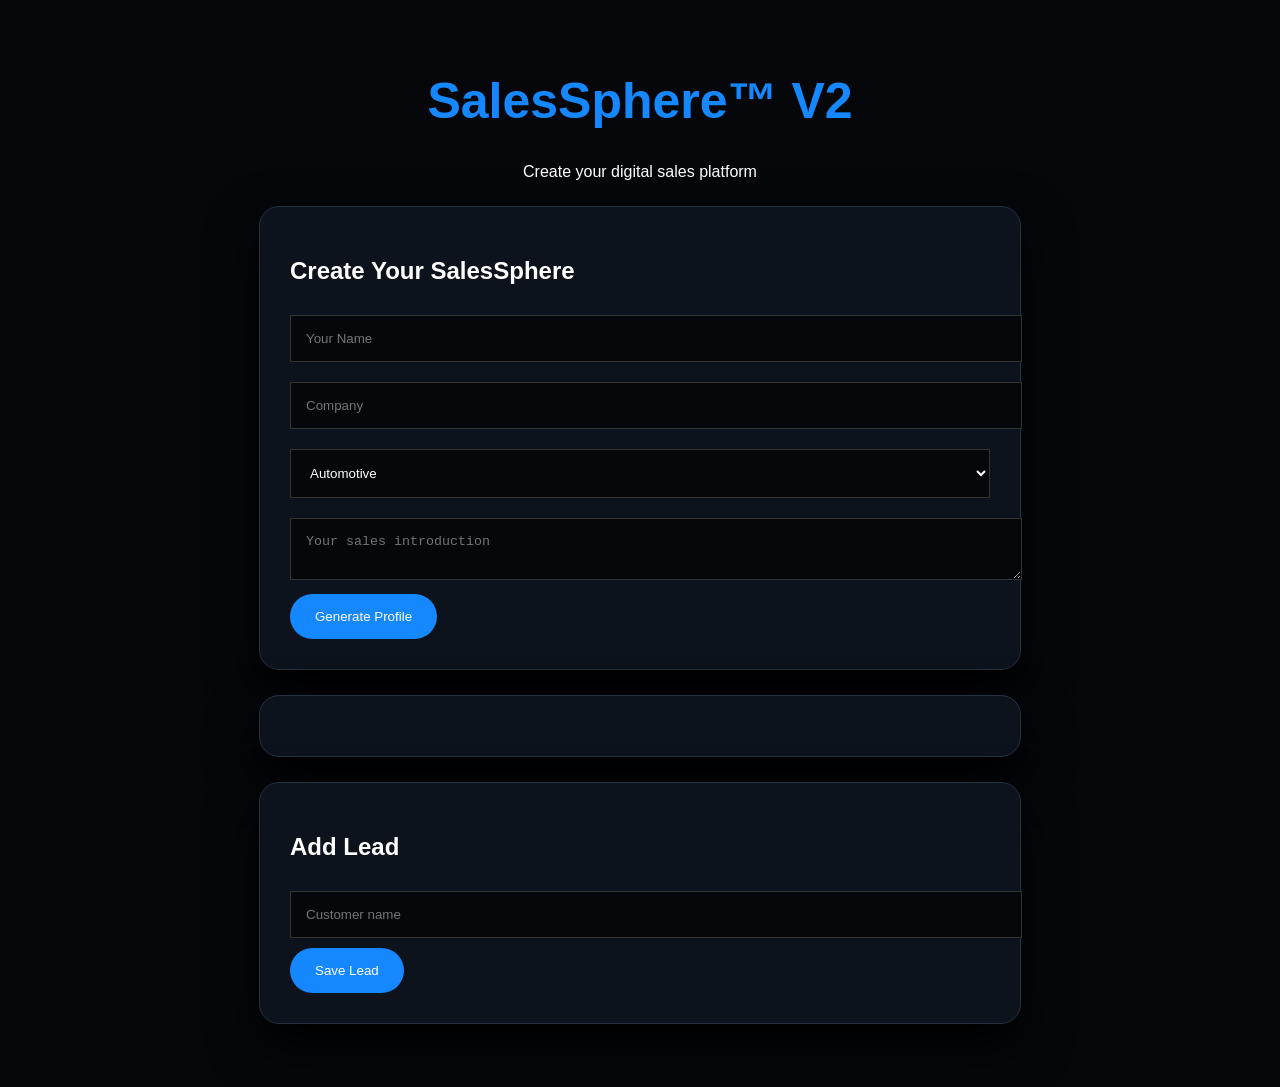
==== index.html @ c5202b22 "commit" ====
<!DOCTYPE html>
<html>
<head>
<title>SalesSphere V2 Builder</title>
<link rel="stylesheet" href="style.css">
</head>
<body>
<header>
<h1>SalesSphere™ V2</h1>
<p>Create your digital sales platform</p>
</header>

<section class="card">
<h2>Create Your SalesSphere</h2>
<input id="name" placeholder="Your Name">
<input id="company" placeholder="Company">
<select id="industry">
<option>Automotive</option>
<option>Property</option>
<option>Insurance</option>
<option>Technology</option>
<option>Finance</option>
</select>
<textarea id="bio" placeholder="Your sales introduction"></textarea>
<button onclick="createSphere()">Generate Profile</button>
</section>

<section id="preview" class="card"></section>

<section class="card">
<h2>Add Lead</h2>
<input id="lead" placeholder="Customer name">
<button onclick="saveLead()">Save Lead</button>
<div id="leads"></div>
</section>

<script src="script.js"></script>
</body>
</html>
---- style.css ----
body{
background:#05070b;color:white;font-family:Arial;
padding:30px
}
header{text-align:center}
h1{font-size:50px;color:#1688ff}
.card{
background:#0d131d;
border:1px solid #263040;
padding:30px;
border-radius:20px;
margin:25px auto;
max-width:700px;
box-shadow:0 20px 50px #000
}
input,select,textarea{
width:100%;
padding:15px;
margin:10px 0;
background:#05070b;
color:white;
border:1px solid #333
}
button{
background:#1688ff;
color:white;
padding:15px 25px;
border:0;
border-radius:30px;
cursor:pointer
}
.profile{
border:1px solid #1688ff;
padding:20px;
border-radius:15px
}
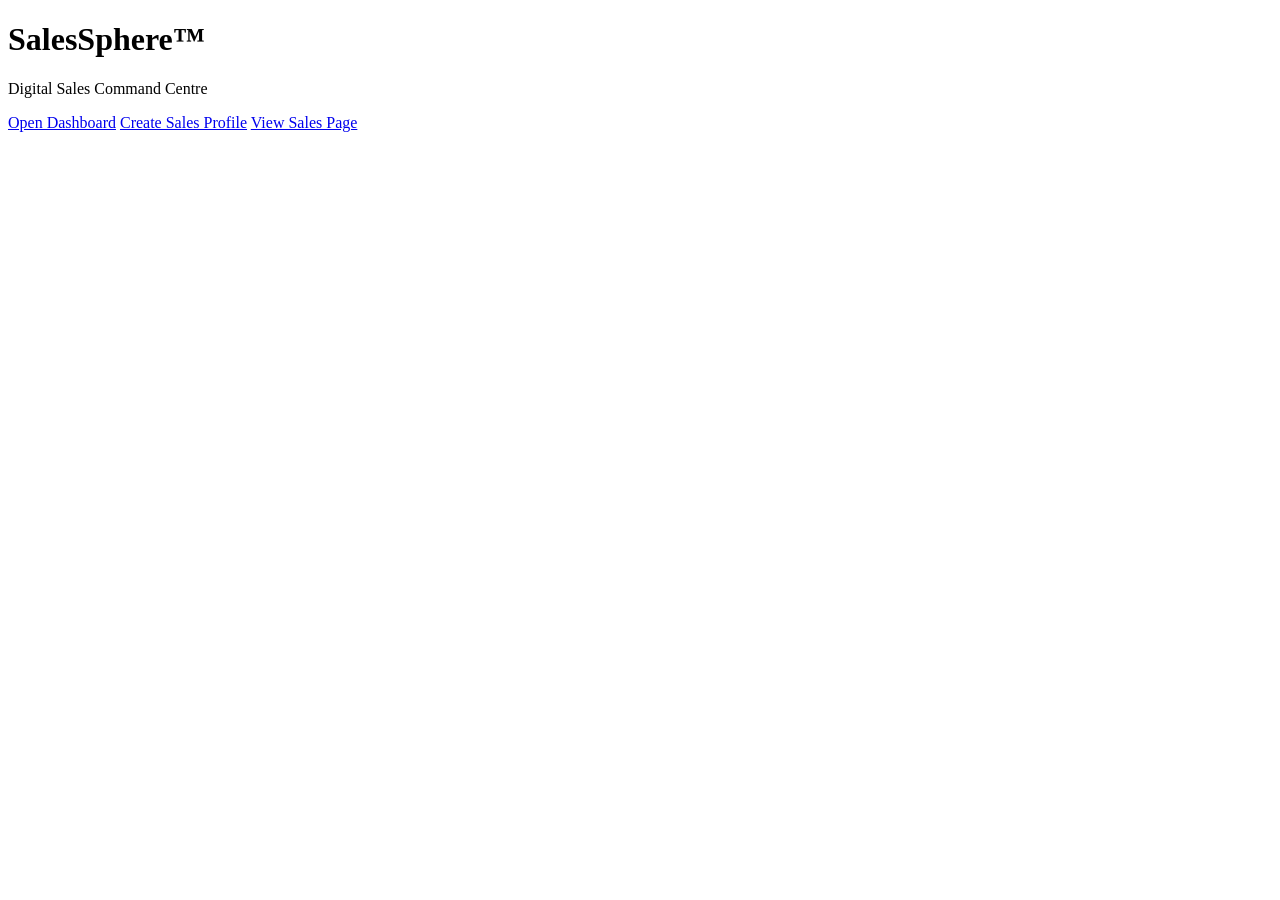
==== commit bba9cd9e: "commit" ====
--- a/index.html
+++ b/index.html
@@ -2,39 +2,21 @@
 <!DOCTYPE html>
 <html>
 <head>
-<title>SalesSphere V2 Builder</title>
-<link rel="stylesheet" href="style.css">
+<title>SalesSphere V2.5 CRM</title>
+<link rel="stylesheet" href="css/main.css">
 </head>
 <body>
 <header>
-<h1>SalesSphere™ V2</h1>
-<p>Create your digital sales platform</p>
+<h1>SalesSphere™</h1>
+<p>Digital Sales Command Centre</p>
 </header>
 
-<section class="card">
-<h2>Create Your SalesSphere</h2>
-<input id="name" placeholder="Your Name">
-<input id="company" placeholder="Company">
-<select id="industry">
-<option>Automotive</option>
-<option>Property</option>
-<option>Insurance</option>
-<option>Technology</option>
-<option>Finance</option>
-</select>
-<textarea id="bio" placeholder="Your sales introduction"></textarea>
-<button onclick="createSphere()">Generate Profile</button>
-</section>
+<div class="grid">
+<a class="card" href="dashboard.html">Open Dashboard</a>
+<a class="card" href="profile-builder.html">Create Sales Profile</a>
+<a class="card" href="sales-page.html">View Sales Page</a>
+</div>
 
-<section id="preview" class="card"></section>
-
-<section class="card">
-<h2>Add Lead</h2>
-<input id="lead" placeholder="Customer name">
-<button onclick="saveLead()">Save Lead</button>
-<div id="leads"></div>
-</section>
-
-<script src="script.js"></script>
+<script src="js/app.js"></script>
 </body>
 </html>
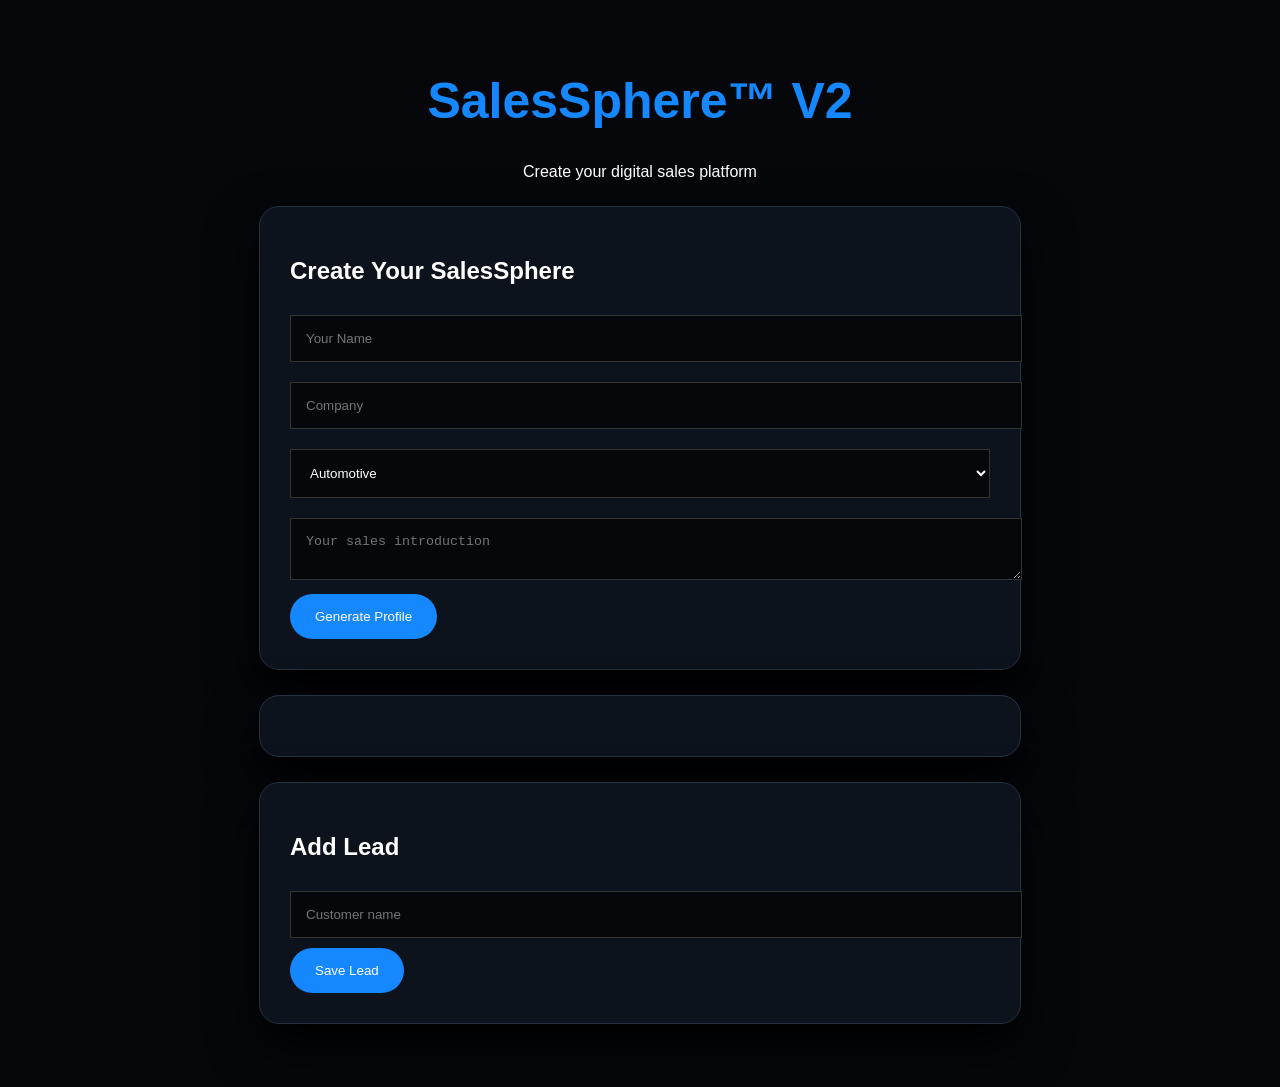
==== commit 6cf2a397: "commit changes" ====
--- a/index.html
+++ b/index.html
@@ -2,21 +2,39 @@
 <!DOCTYPE html>
 <html>
 <head>
-<title>SalesSphere V2.5 CRM</title>
-<link rel="stylesheet" href="css/main.css">
+<title>SalesSphere V2 Builder</title>
+<link rel="stylesheet" href="style.css">
 </head>
 <body>
 <header>
-<h1>SalesSphere™</h1>
-<p>Digital Sales Command Centre</p>
+<h1>SalesSphere™ V2</h1>
+<p>Create your digital sales platform</p>
 </header>
 
-<div class="grid">
-<a class="card" href="dashboard.html">Open Dashboard</a>
-<a class="card" href="profile-builder.html">Create Sales Profile</a>
-<a class="card" href="sales-page.html">View Sales Page</a>
-</div>
+<section class="card">
+<h2>Create Your SalesSphere</h2>
+<input id="name" placeholder="Your Name">
+<input id="company" placeholder="Company">
+<select id="industry">
+<option>Automotive</option>
+<option>Property</option>
+<option>Insurance</option>
+<option>Technology</option>
+<option>Finance</option>
+</select>
+<textarea id="bio" placeholder="Your sales introduction"></textarea>
+<button onclick="createSphere()">Generate Profile</button>
+</section>
 
-<script src="js/app.js"></script>
+<section id="preview" class="card"></section>
+
+<section class="card">
+<h2>Add Lead</h2>
+<input id="lead" placeholder="Customer name">
+<button onclick="saveLead()">Save Lead</button>
+<div id="leads"></div>
+</section>
+
+<script src="script.js"></script>
 </body>
 </html>
--- a/style.css
+++ b/style.css
@@ -0,0 +1,37 @@
+
+body{
+background:#05070b;color:white;font-family:Arial;
+padding:30px
+}
+header{text-align:center}
+h1{font-size:50px;color:#1688ff}
+.card{
+background:#0d131d;
+border:1px solid #263040;
+padding:30px;
+border-radius:20px;
+margin:25px auto;
+max-width:700px;
+box-shadow:0 20px 50px #000
+}
+input,select,textarea{
+width:100%;
+padding:15px;
+margin:10px 0;
+background:#05070b;
+color:white;
+border:1px solid #333
+}
+button{
+background:#1688ff;
+color:white;
+padding:15px 25px;
+border:0;
+border-radius:30px;
+cursor:pointer
+}
+.profile{
+border:1px solid #1688ff;
+padding:20px;
+border-radius:15px
+}
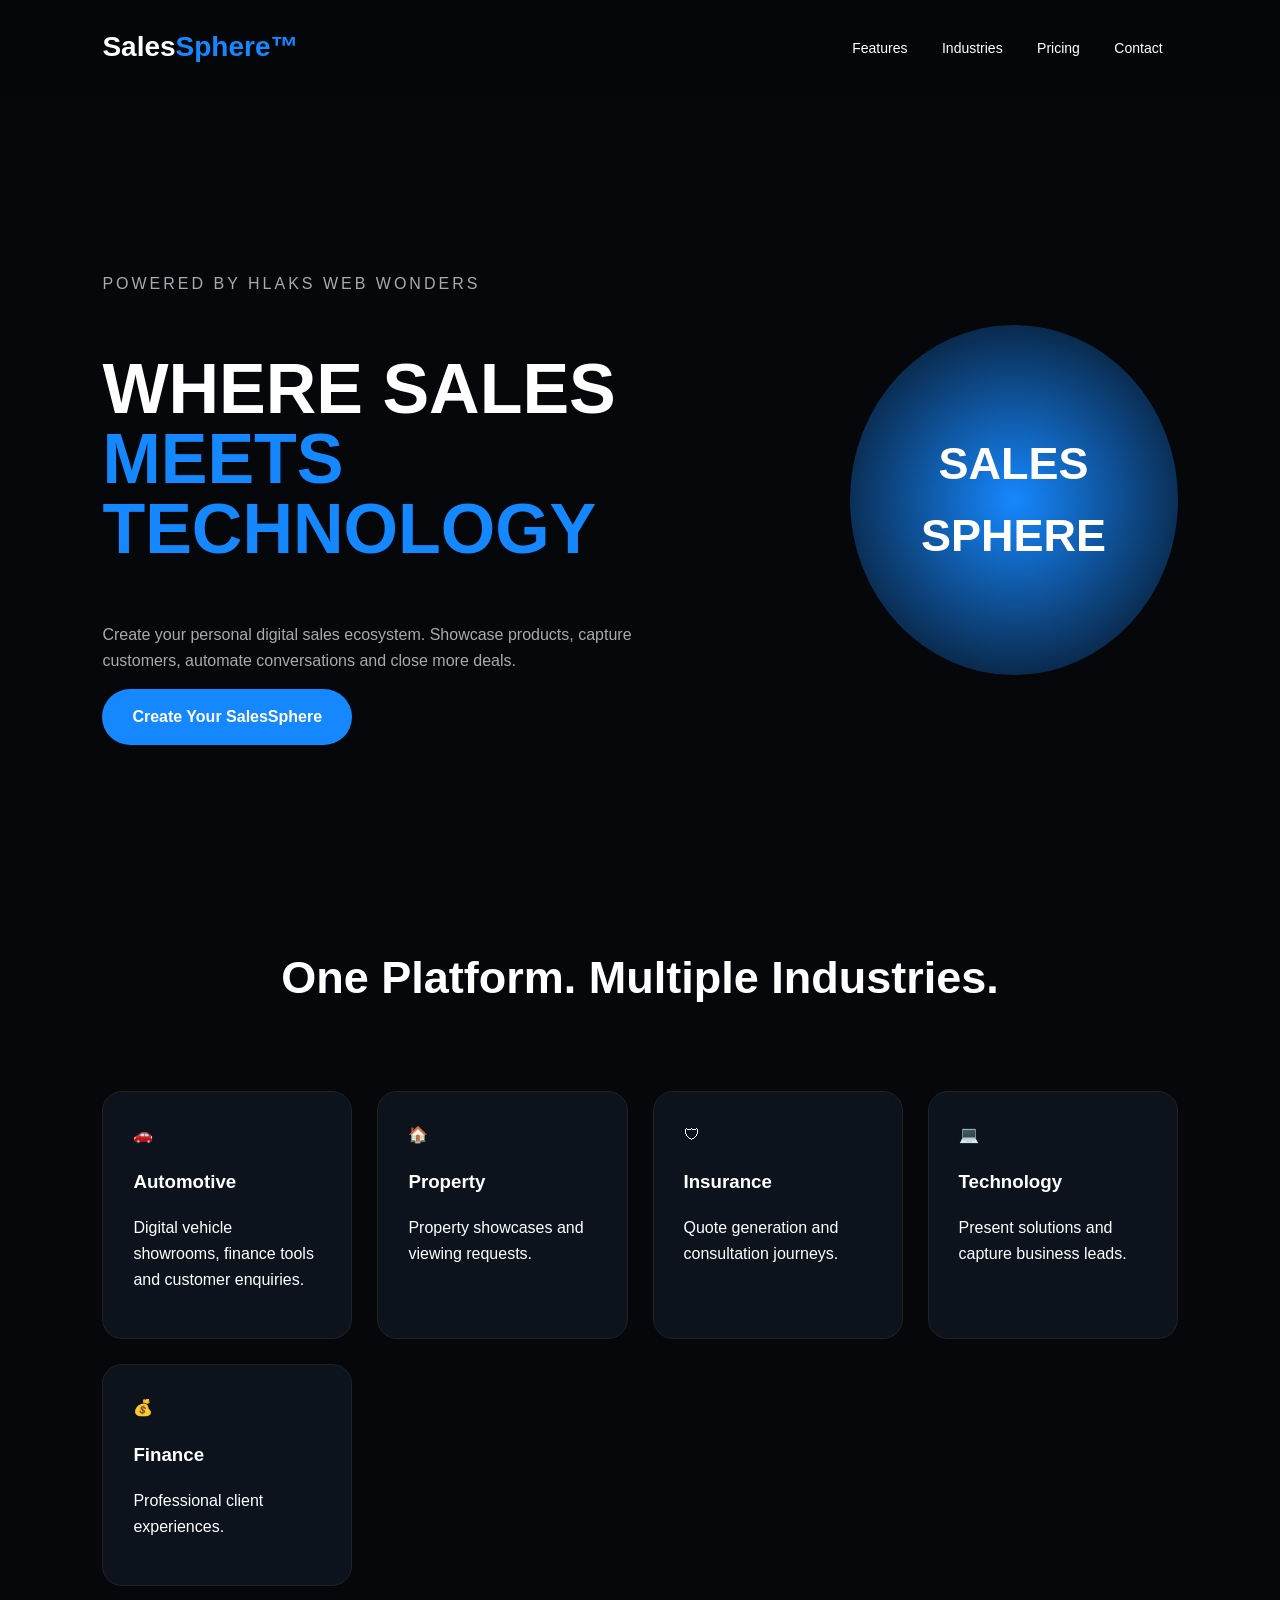
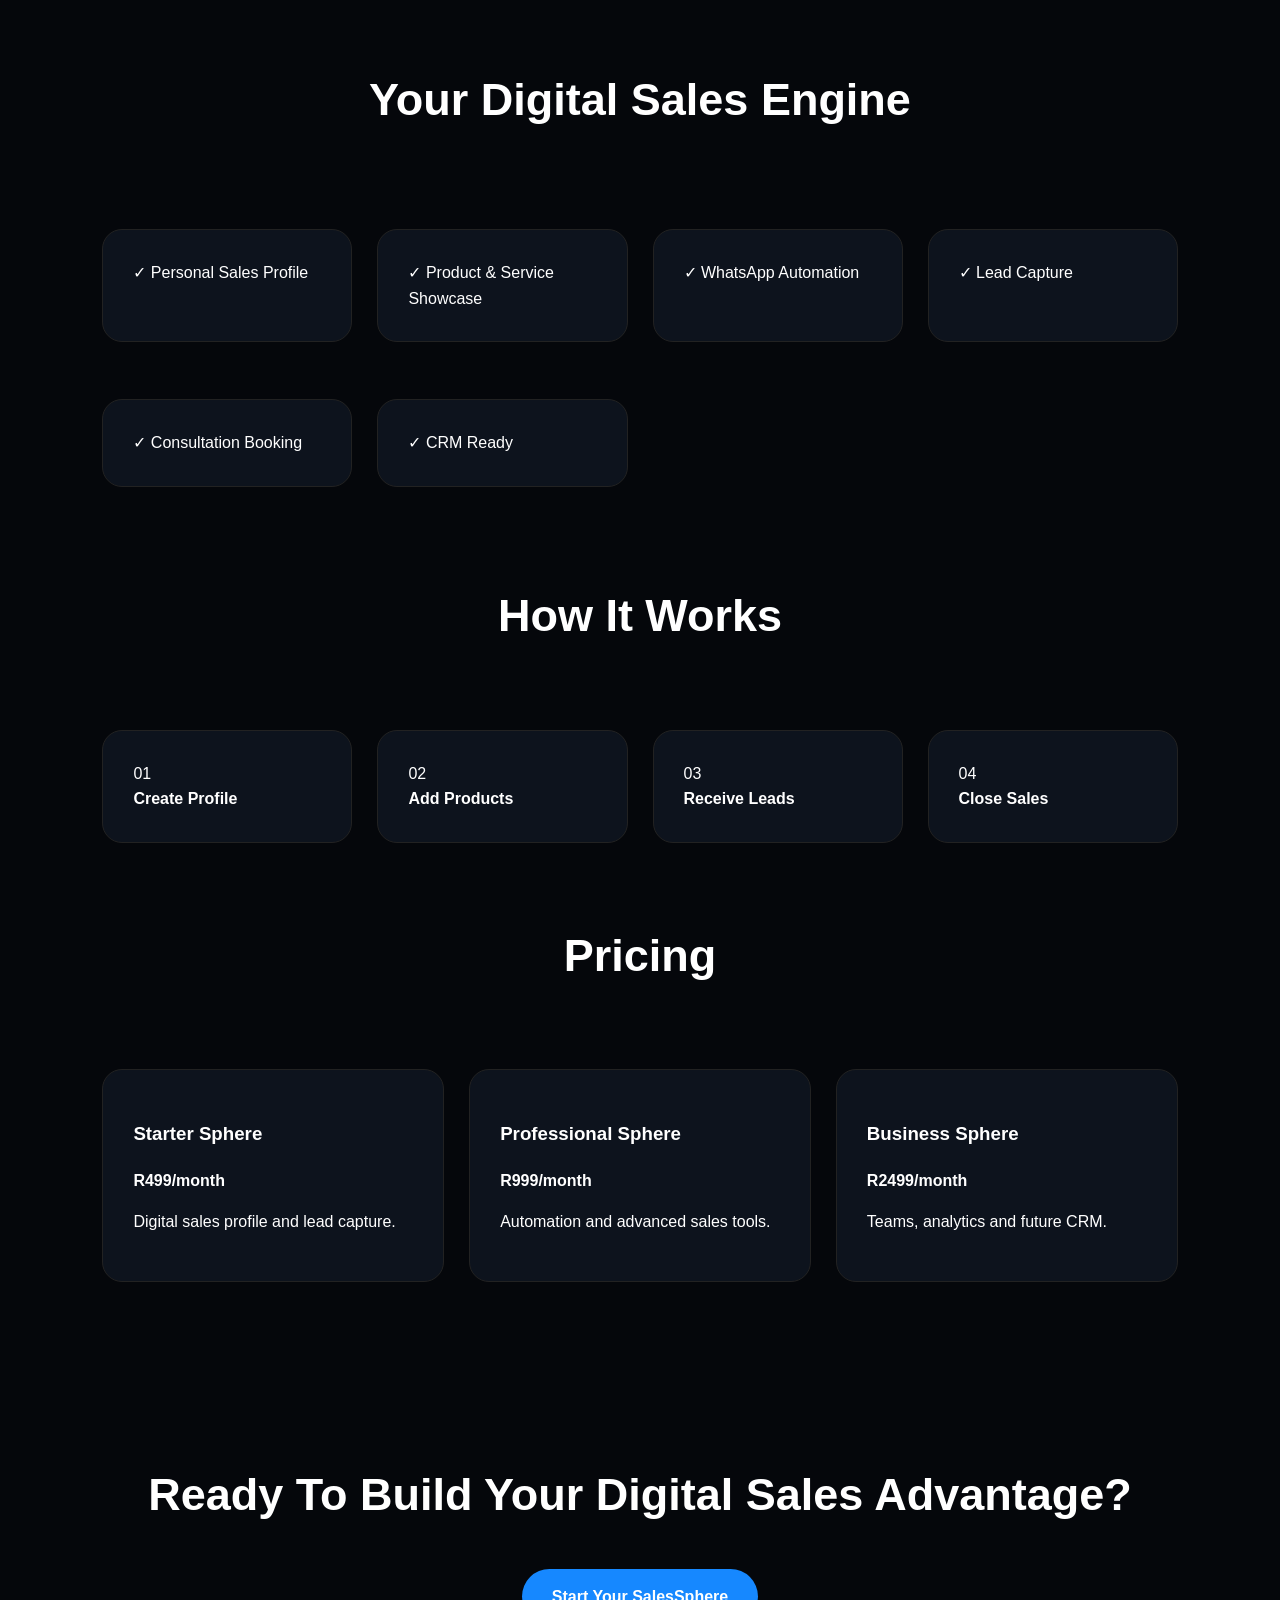
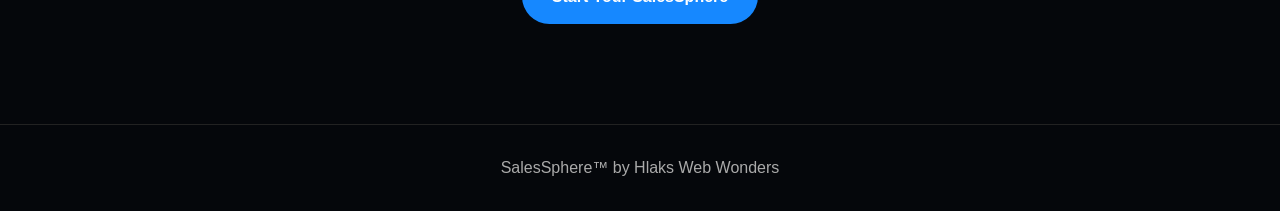
==== commit dad81918: "commit version 1 changes" ====
--- a/index.html
+++ b/index.html
@@ -1,39 +1,86 @@
-
 <!DOCTYPE html>
-<html>
+<html lang="en">
 <head>
-<title>SalesSphere V2 Builder</title>
+<meta charset="UTF-8">
+<meta name="viewport" content="width=device-width, initial-scale=1.0">
+<title>SalesSphere™ | Your Digital Sales Ecosystem</title>
+<meta name="description" content="SalesSphere helps professionals create digital sales platforms that capture leads and grow sales.">
 <link rel="stylesheet" href="style.css">
 </head>
 <body>
+
 <header>
-<h1>SalesSphere™ V2</h1>
-<p>Create your digital sales platform</p>
+<div class="logo">Sales<span>Sphere™</span></div>
+<nav>
+<a href="#features">Features</a>
+<a href="#industries">Industries</a>
+<a href="#pricing">Pricing</a>
+<a href="#contact">Contact</a>
+</nav>
 </header>
 
-<section class="card">
-<h2>Create Your SalesSphere</h2>
-<input id="name" placeholder="Your Name">
-<input id="company" placeholder="Company">
-<select id="industry">
-<option>Automotive</option>
-<option>Property</option>
-<option>Insurance</option>
-<option>Technology</option>
-<option>Finance</option>
-</select>
-<textarea id="bio" placeholder="Your sales introduction"></textarea>
-<button onclick="createSphere()">Generate Profile</button>
+<section class="hero">
+<div>
+<p class="tag">POWERED BY HLAKS WEB WONDERS</p>
+<h1>WHERE SALES<br><span>MEETS TECHNOLOGY</span></h1>
+<p>Create your personal digital sales ecosystem. Showcase products, capture customers, automate conversations and close more deals.</p>
+<a class="btn" href="#contact">Create Your SalesSphere</a>
+</div>
+<div class="sphere">
+<div>SALES<br>SPHERE</div>
+</div>
 </section>
 
-<section id="preview" class="card"></section>
+<section id="industries">
+<h2>One Platform. Multiple Industries.</h2>
+<div class="cards">
+<div>🚗<h3>Automotive</h3><p>Digital vehicle showrooms, finance tools and customer enquiries.</p></div>
+<div>🏠<h3>Property</h3><p>Property showcases and viewing requests.</p></div>
+<div>🛡<h3>Insurance</h3><p>Quote generation and consultation journeys.</p></div>
+<div>💻<h3>Technology</h3><p>Present solutions and capture business leads.</p></div>
+<div>💰<h3>Finance</h3><p>Professional client experiences.</p></div>
+</div>
+</section>
 
-<section class="card">
-<h2>Add Lead</h2>
-<input id="lead" placeholder="Customer name">
-<button onclick="saveLead()">Save Lead</button>
-<div id="leads"></div>
+<section id="features">
+<h2>Your Digital Sales Engine</h2>
+<div class="features">
+<p>✓ Personal Sales Profile</p>
+<p>✓ Product & Service Showcase</p>
+<p>✓ WhatsApp Automation</p>
+<p>✓ Lead Capture</p>
+<p>✓ Consultation Booking</p>
+<p>✓ CRM Ready</p>
+</div>
 </section>
+
+<section>
+<h2>How It Works</h2>
+<div class="steps">
+<div>01<br><b>Create Profile</b></div>
+<div>02<br><b>Add Products</b></div>
+<div>03<br><b>Receive Leads</b></div>
+<div>04<br><b>Close Sales</b></div>
+</div>
+</section>
+
+<section id="pricing">
+<h2>Pricing</h2>
+<div class="cards">
+<div><h3>Starter Sphere</h3><strong>R499/month</strong><p>Digital sales profile and lead capture.</p></div>
+<div><h3>Professional Sphere</h3><strong>R999/month</strong><p>Automation and advanced sales tools.</p></div>
+<div><h3>Business Sphere</h3><strong>R2499/month</strong><p>Teams, analytics and future CRM.</p></div>
+</div>
+</section>
+
+<section id="contact" class="cta">
+<h2>Ready To Build Your Digital Sales Advantage?</h2>
+<a class="btn" href="https://wa.me/27612657558">Start Your SalesSphere</a>
+</section>
+
+<footer>
+SalesSphere™ by Hlaks Web Wonders
+</footer>
 
 <script src="script.js"></script>
 </body>
--- a/style.css
+++ b/style.css
@@ -1,37 +1 @@
-
-body{
-background:#05070b;color:white;font-family:Arial;
-padding:30px
-}
-header{text-align:center}
-h1{font-size:50px;color:#1688ff}
-.card{
-background:#0d131d;
-border:1px solid #263040;
-padding:30px;
-border-radius:20px;
-margin:25px auto;
-max-width:700px;
-box-shadow:0 20px 50px #000
-}
-input,select,textarea{
-width:100%;
-padding:15px;
-margin:10px 0;
-background:#05070b;
-color:white;
-border:1px solid #333
-}
-button{
-background:#1688ff;
-color:white;
-padding:15px 25px;
-border:0;
-border-radius:30px;
-cursor:pointer
-}
-.profile{
-border:1px solid #1688ff;
-padding:20px;
-border-radius:15px
-}
+*{box-sizing:border-box}body{margin:0;background:#05070b;color:#fff;font-family:Arial,sans-serif;line-height:1.6}header{display:flex;justify-content:space-between;align-items:center;padding:25px 8%;position:sticky;top:0;background:#05070bdd;backdrop-filter:blur(10px)}.logo{font-size:28px;font-weight:800}.logo span{color:#1688ff}nav a{color:#fff;text-decoration:none;margin:15px;font-size:14px}.hero{min-height:90vh;padding:80px 8%;display:flex;align-items:center;justify-content:space-between;gap:40px}.hero h1{font-size:70px;line-height:1}.hero h1 span{color:#1688ff}.tag{color:#dcae52;letter-spacing:3px}.hero p{max-width:600px;color:#aaa}.btn{display:inline-block;background:#1688ff;color:#fff;padding:15px 30px;border-radius:30px;text-decoration:none;font-weight:bold}.sphere{width:350px;height:350px;border-radius:50%;background:radial-gradient(circle,#1688ff,#05070b);display:grid;place-items:center;font-size:45px;text-align:center;font-weight:900;animation:float 4s infinite}.cards,.features,.steps{display:grid;grid-template-columns:repeat(auto-fit,minmax(220px,1fr));gap:25px;padding:40px 8%}.cards div,.features p,.steps div{background:#0d131d;border:1px solid #222;padding:30px;border-radius:20px}section h2{text-align:center;font-size:45px}.cta{text-align:center;padding:100px 20px}footer{text-align:center;padding:30px;border-top:1px solid #222;color:#aaa}@keyframes float{50%{transform:translateY(-20px)}}@media(max-width:800px){.hero{flex-direction:column}.hero h1{font-size:45px}nav{display:none}}
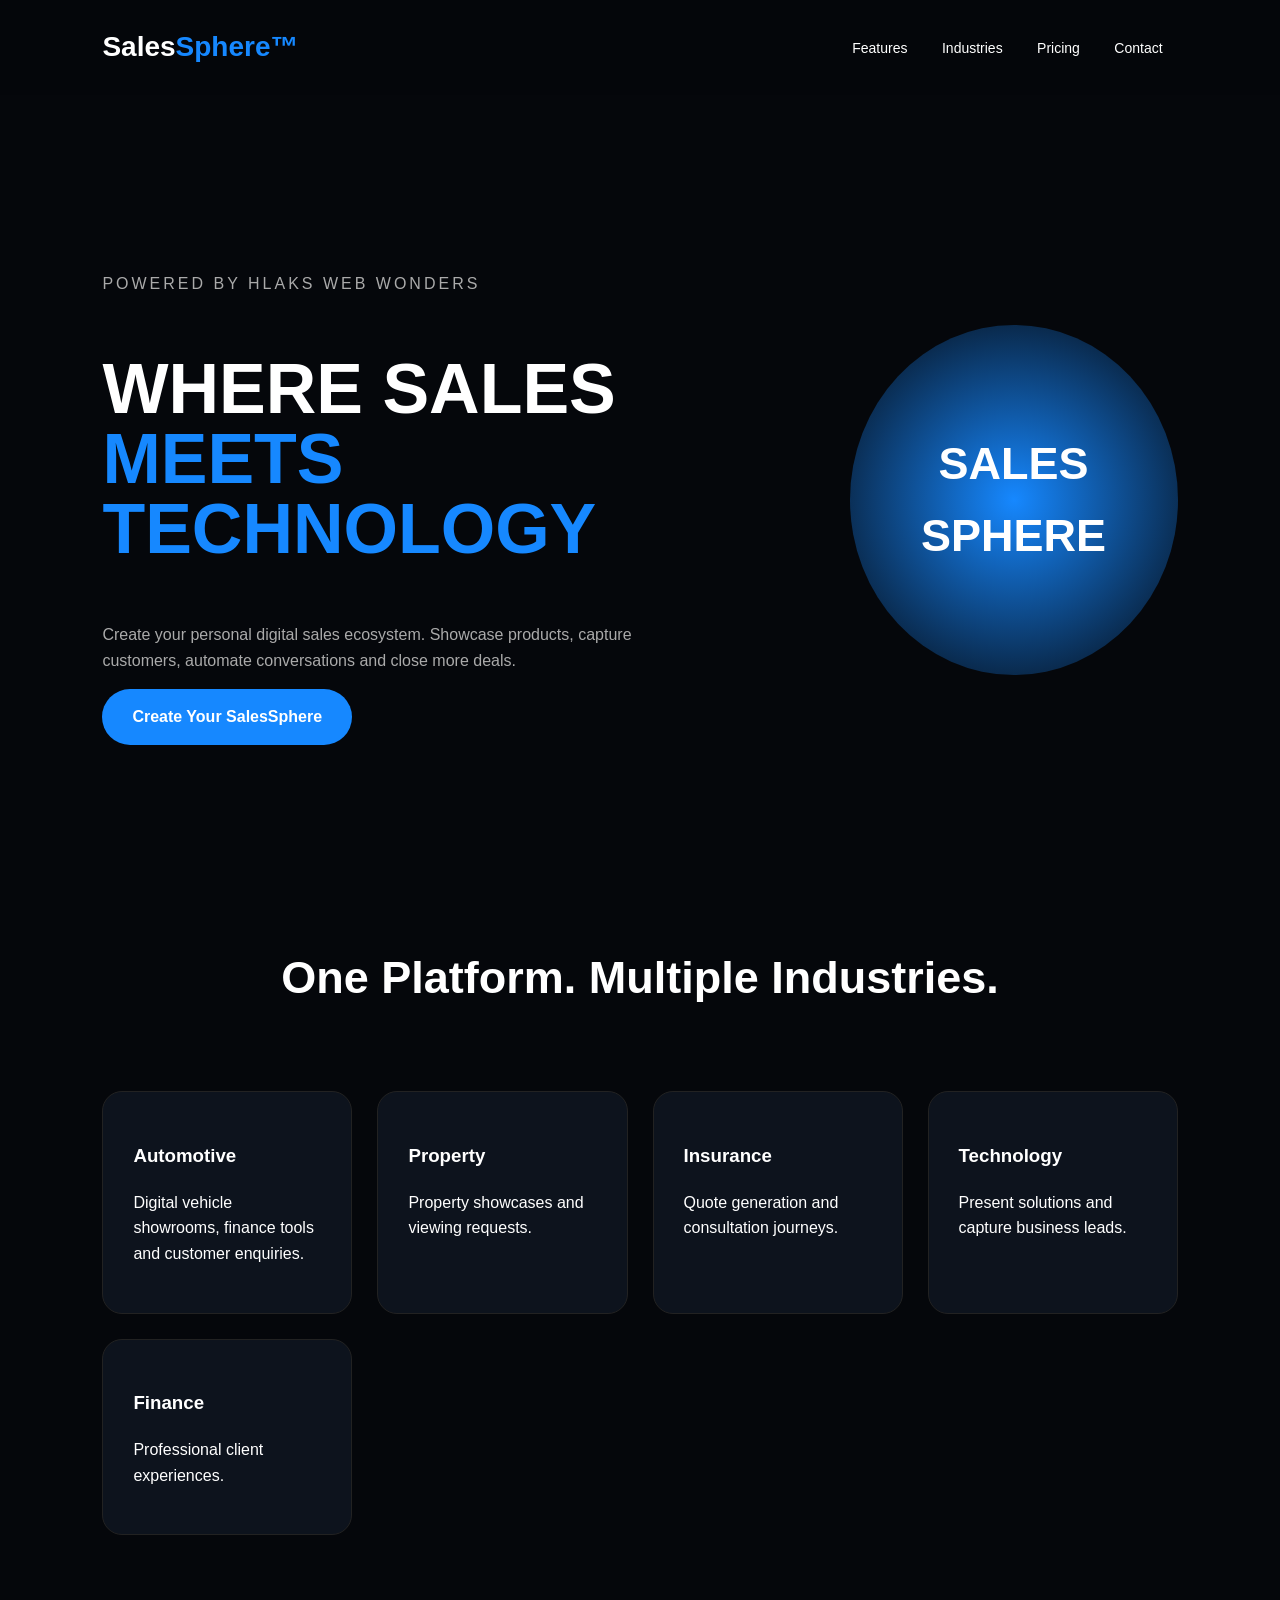
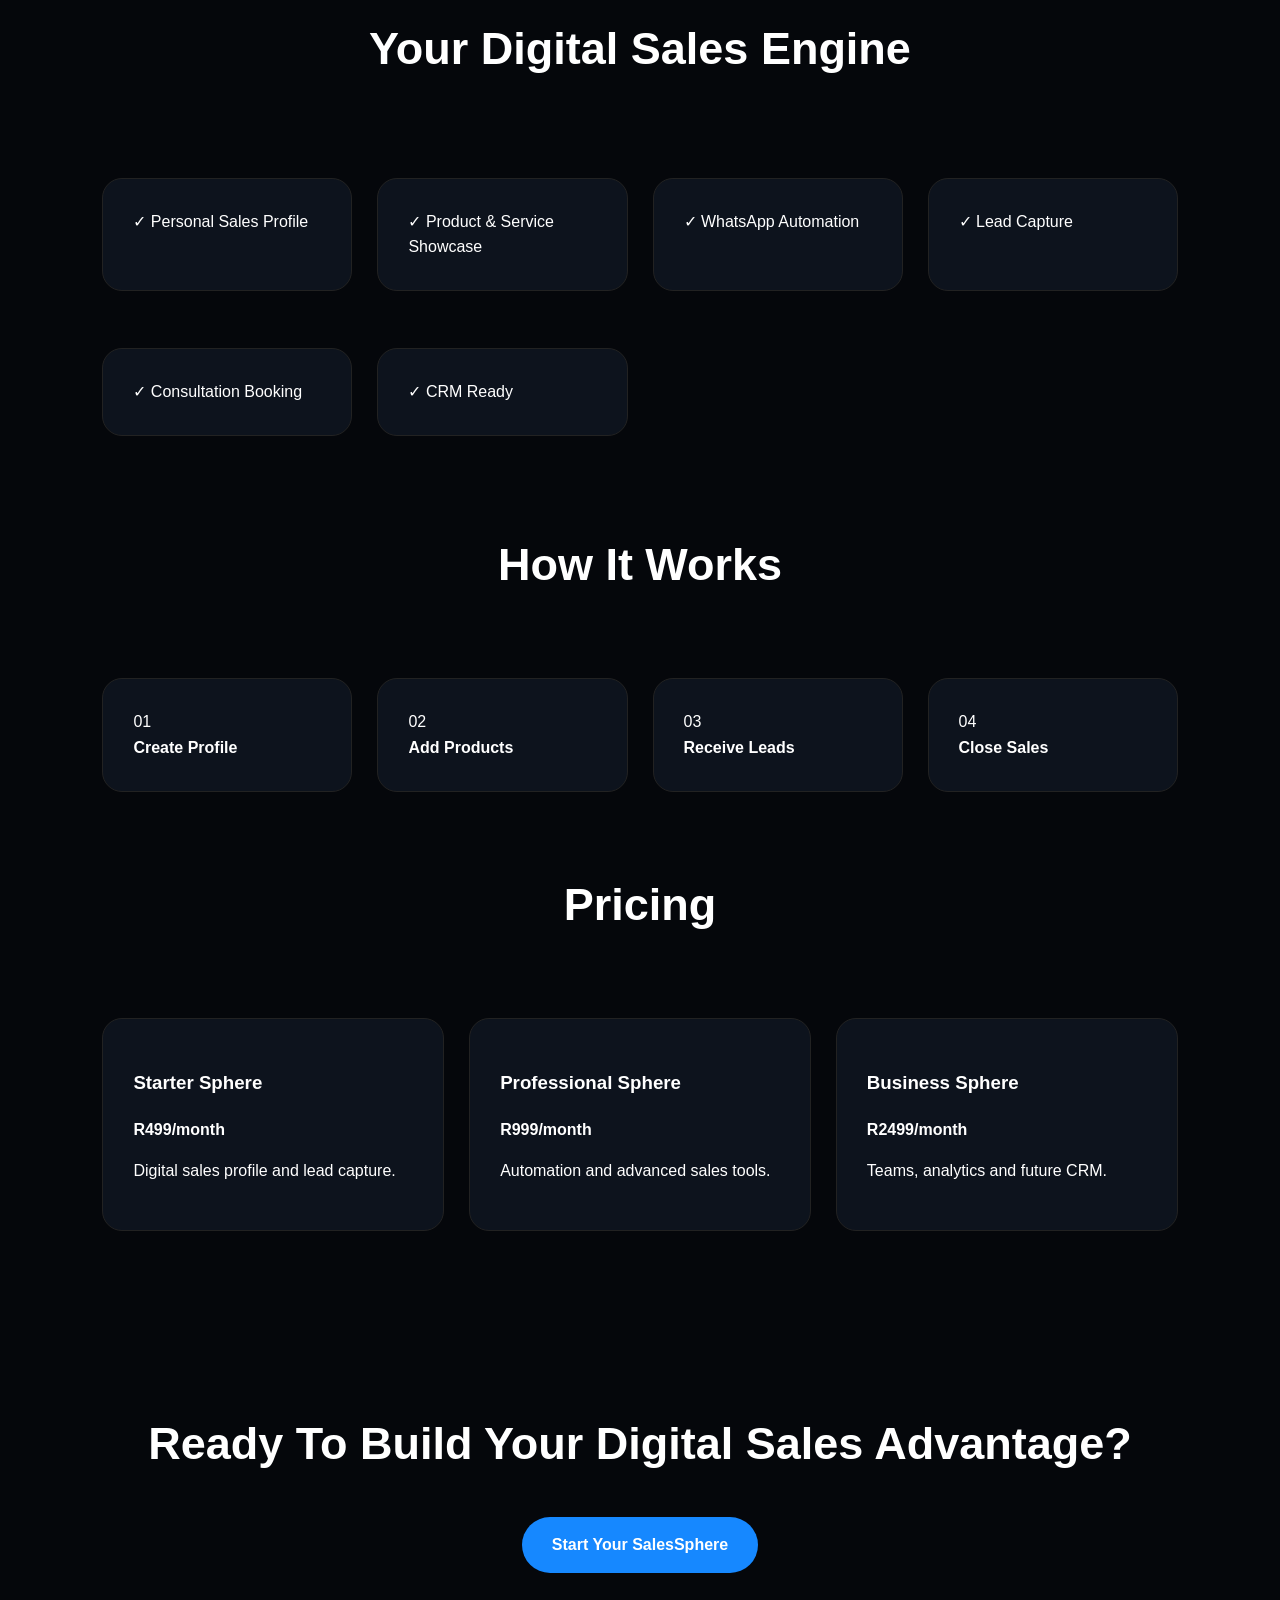
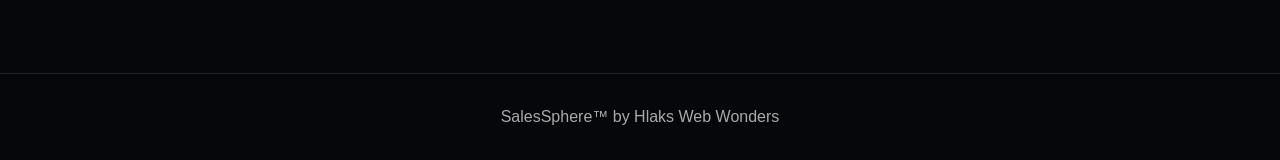
==== commit 0bb3c9cb: "Update industry sections and contact link" ====
--- a/index.html
+++ b/index.html
@@ -34,11 +34,11 @@
 <section id="industries">
 <h2>One Platform. Multiple Industries.</h2>
 <div class="cards">
-<div>🚗<h3>Automotive</h3><p>Digital vehicle showrooms, finance tools and customer enquiries.</p></div>
-<div>🏠<h3>Property</h3><p>Property showcases and viewing requests.</p></div>
-<div>🛡<h3>Insurance</h3><p>Quote generation and consultation journeys.</p></div>
-<div>💻<h3>Technology</h3><p>Present solutions and capture business leads.</p></div>
-<div>💰<h3>Finance</h3><p>Professional client experiences.</p></div>
+<div><h3>Automotive</h3><p>Digital vehicle showrooms, finance tools and customer enquiries.</p></div>
+<div><h3>Property</h3><p>Property showcases and viewing requests.</p></div>
+<div><h3>Insurance</h3><p>Quote generation and consultation journeys.</p></div>
+<div><h3>Technology</h3><p>Present solutions and capture business leads.</p></div>
+<div><h3>Finance</h3><p>Professional client experiences.</p></div>
 </div>
 </section>
 
@@ -75,7 +75,7 @@
 
 <section id="contact" class="cta">
 <h2>Ready To Build Your Digital Sales Advantage?</h2>
-<a class="btn" href="https://wa.me/27612657558">Start Your SalesSphere</a>
+<a class="btn" href="https://wa.me/27750981170">Start Your SalesSphere</a>
 </section>
 
 <footer>
